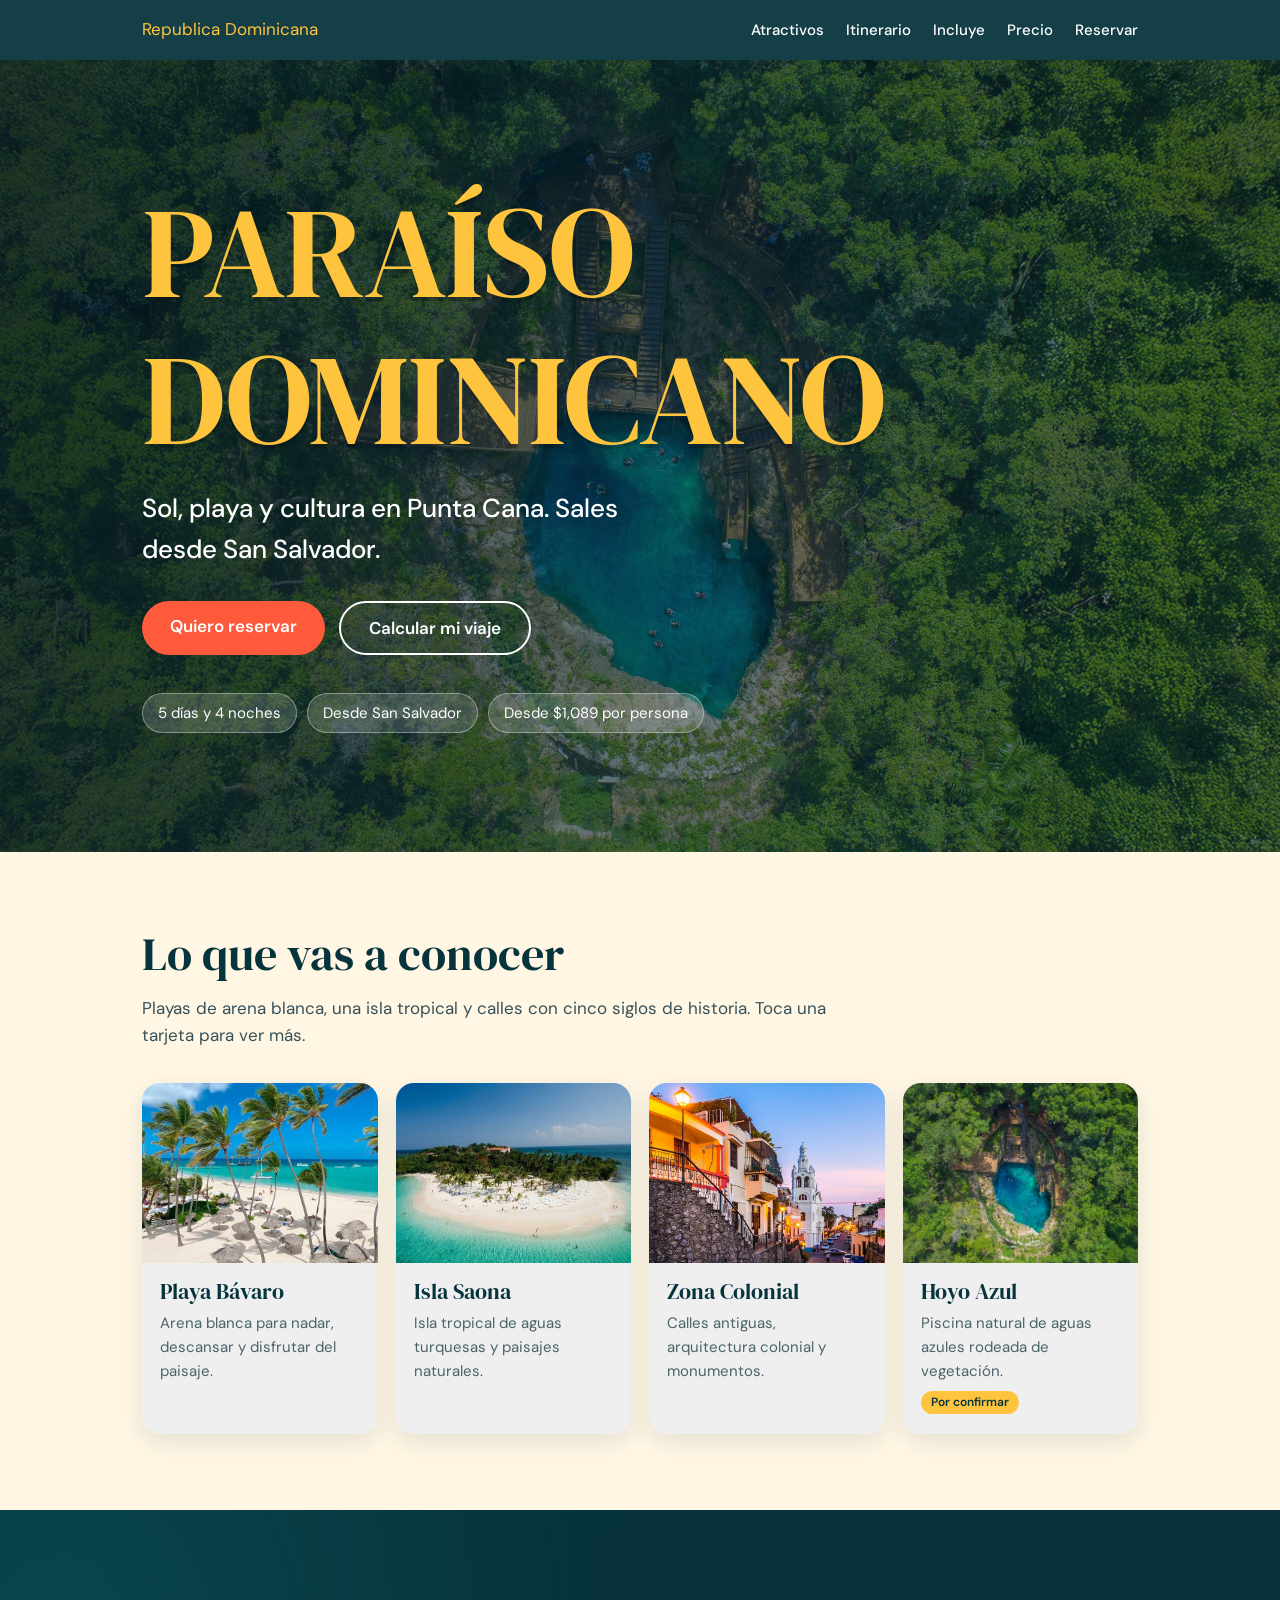
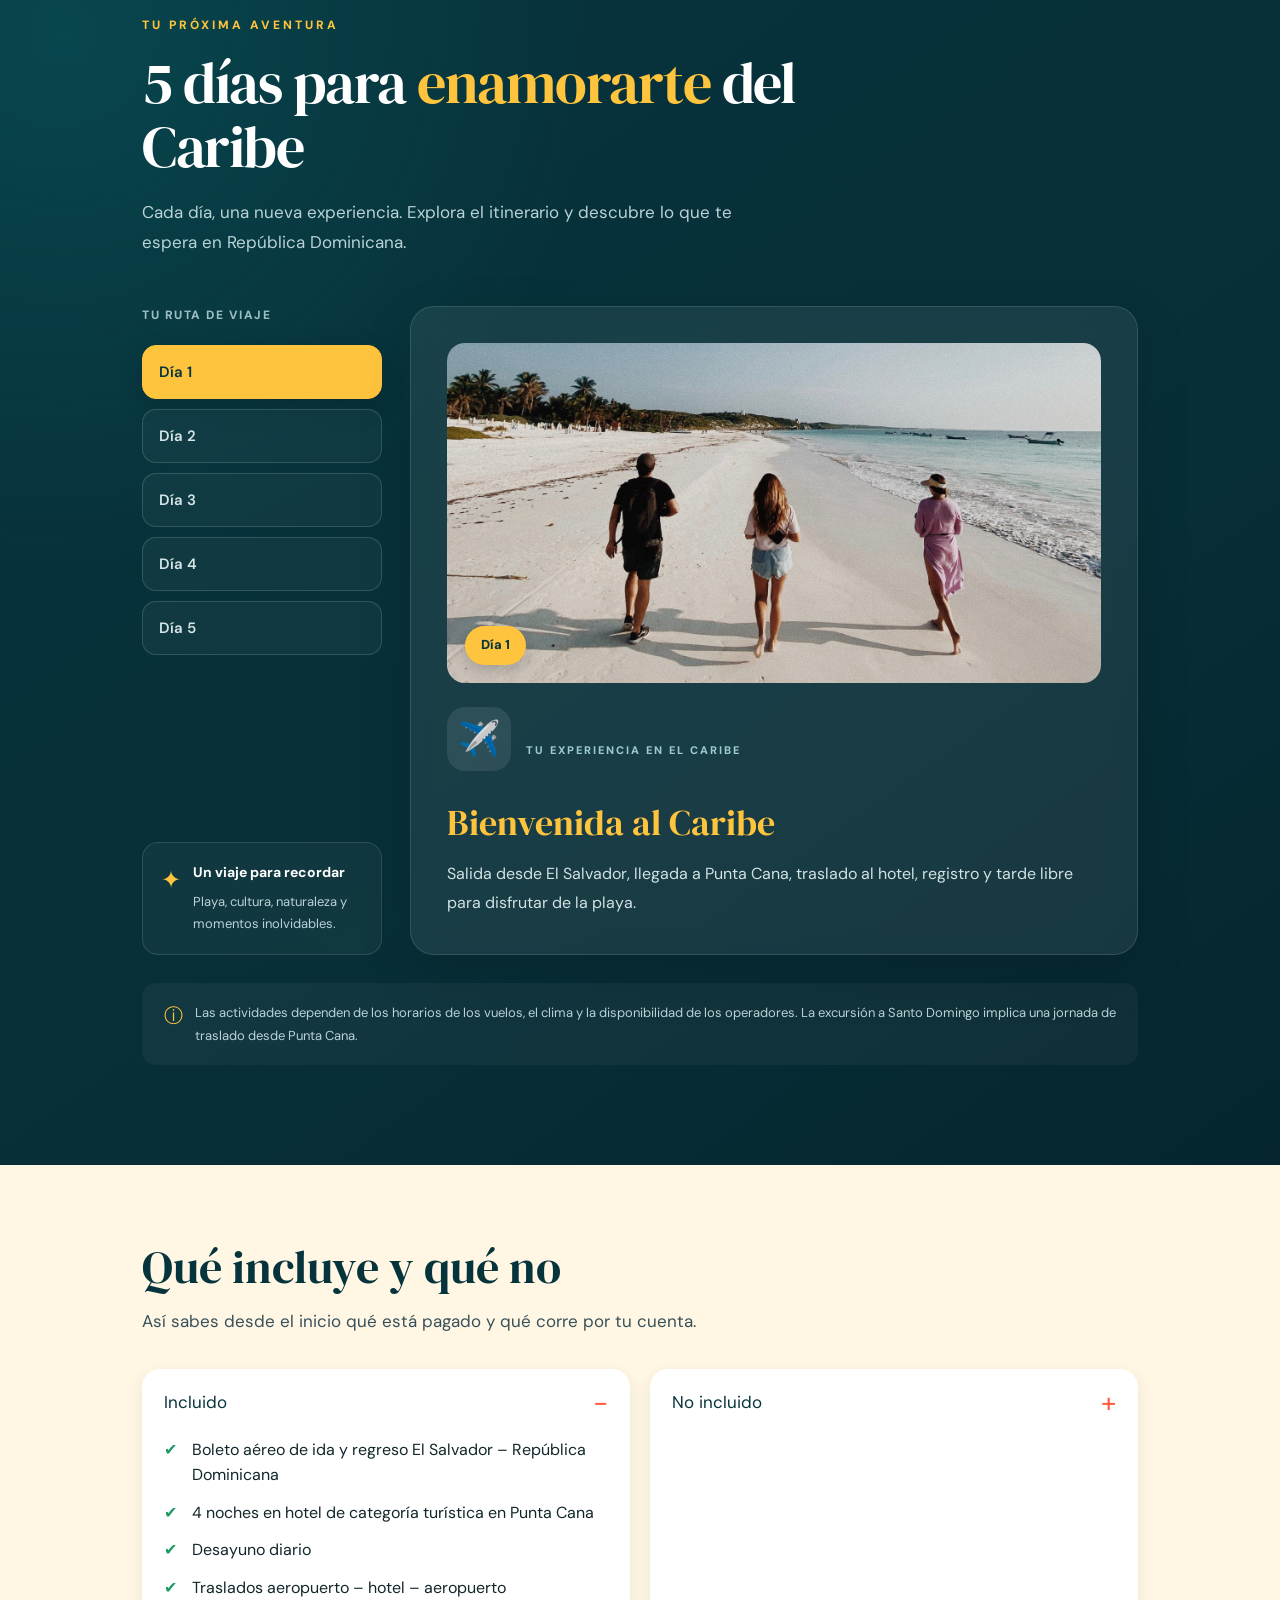
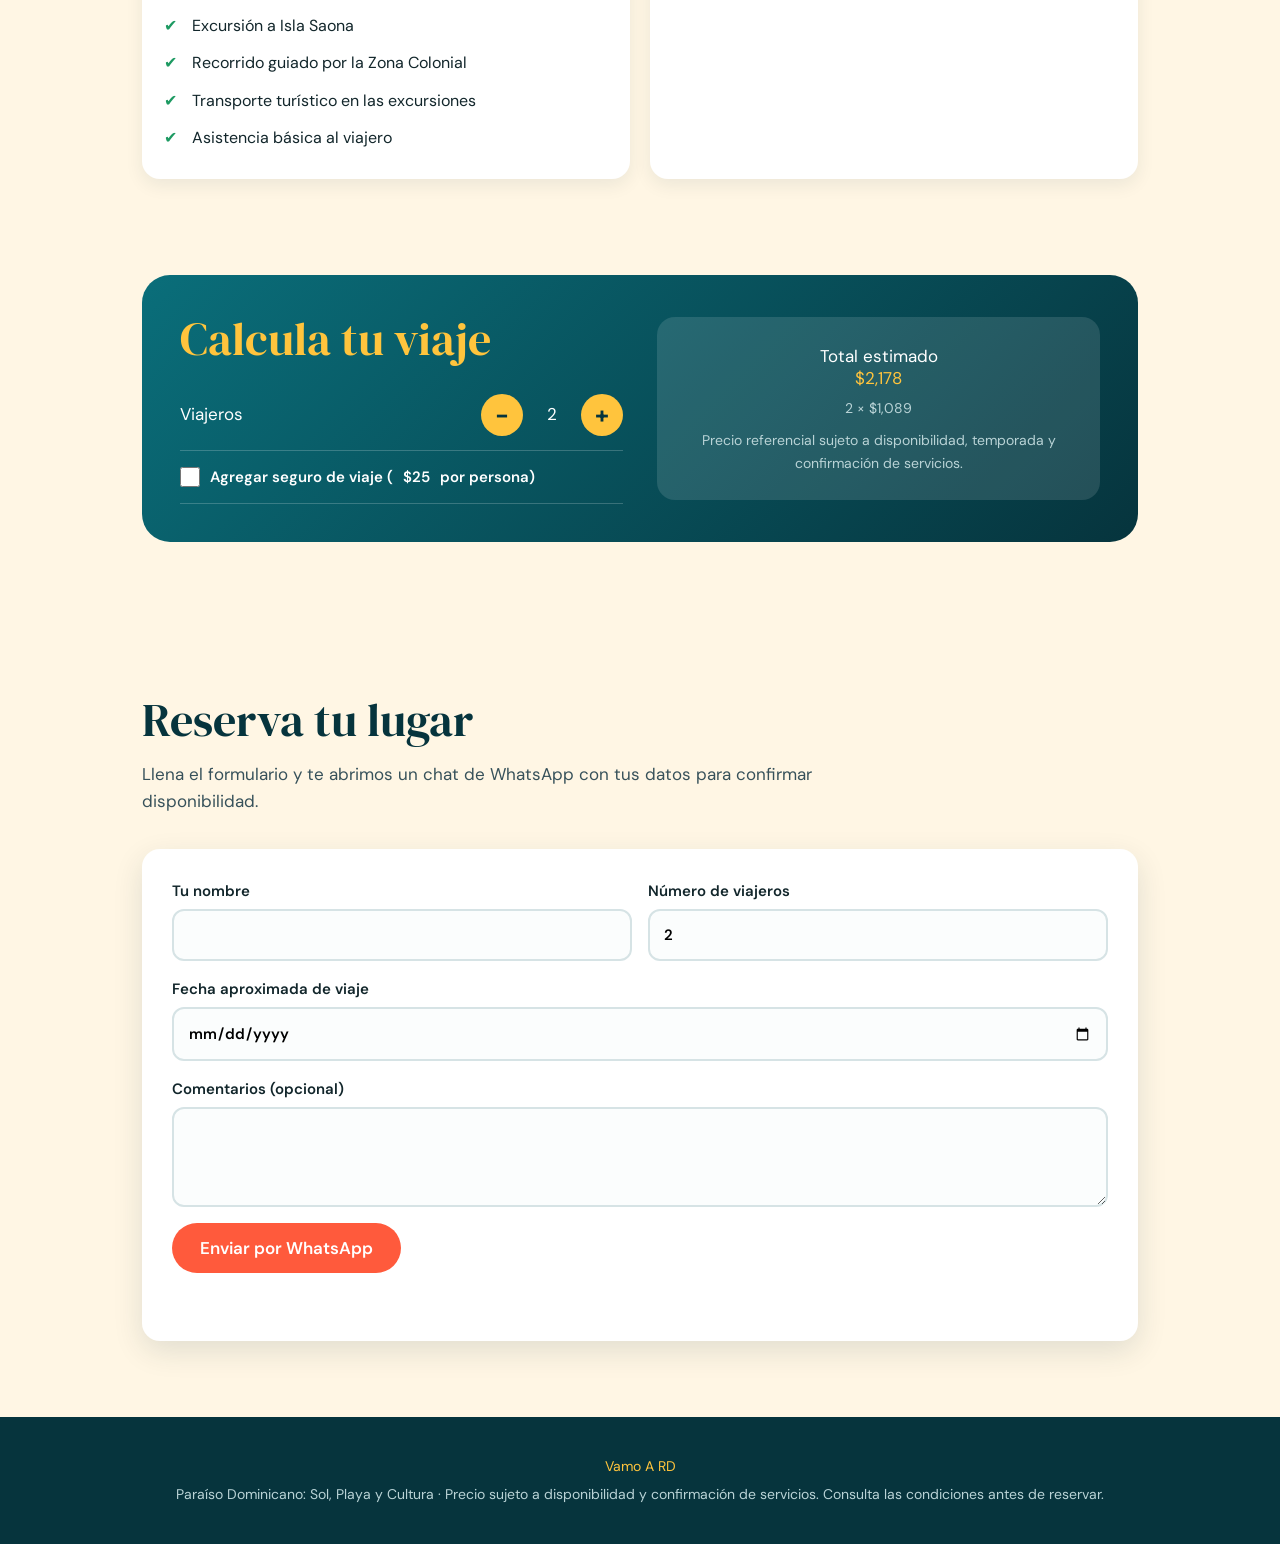
==== index.html @ 71684af3 "primer commit" ====
<!DOCTYPE html>
<html lang="es">

<head>


  <link rel="preconnect" href="https://fonts.googleapis.com">
  <link rel="preconnect" href="https://fonts.gstatic.com" crossorigin>

  <link
    href="https://fonts.googleapis.com/css2?family=DM+Sans:wght@400;500;600;700;800&family=DM+Serif+Display:ital@0;1&display=swap"
    rel="stylesheet">


  <meta charset="utf-8">
  <meta name="viewport" content="width=device-width, initial-scale=1">
  <title>Vamo A RD | Paraíso Dominicano: Sol, Playa y Cultura</title>
  <meta name="description"
    content="5 días y 4 noches en Punta Cana: Playa Bávaro, Isla Saona y la Zona Colonial de Santo Domingo. Salida desde San Salvador.">
  <link rel="preconnect" href="https://fonts.googleapis.com">
  <link rel="preconnect" href="https://fonts.gstatic.com" crossorigin>
  <link
    href="https://fonts.googleapis.com/css2?family=Bricolage+Grotesque:opsz,wght@12..96,500;12..96,800&family=Figtree:wght@400;500;600&display=swap"
    rel="stylesheet">
  <link rel="stylesheet" href="styles.css">
</head>

<body>

  <nav>
    <div class="wrap">
      <a class="logo" href="#inicio">Republica Dominicana</a>
      <ul>
        <li><a href="#atractivos">Atractivos</a></li>
        <li><a href="#itinerario">Itinerario</a></li>
        <li><a href="#incluye">Incluye</a></li>
        <li><a href="#precio">Precio</a></li>
        <li><a href="#reservar">Reservar</a></li>
      </ul>
    </div>
  </nav>

  <header class="hero" id="inicio">
    <div class="wrap">
      <h1>PARAÍSO DOMINICANO</h1>
      <p class="sub">Sol, playa y cultura en Punta Cana. Sales desde San Salvador.</p>
      <div class="cta">
        <a class="btn" href="#reservar">Quiero reservar</a>
        <a class="btn alt" href="#precio">Calcular mi viaje</a>
      </div>
      <div class="facts">
        <span>5 días y 4 noches</span>
        <span>Desde San Salvador</span>
        <span>Desde $1,089 por persona</span>
      </div>
    </div>
  </header>

  <section id="atractivos">
    <div class="wrap">
      <h2>Lo que vas a conocer</h2>

      <p class="lead">
        Playas de arena blanca, una isla tropical y calles con cinco siglos
        de historia. Toca una tarjeta para ver más.
      </p>

      <div class="cards" id="cards">

        <button class="card">
          <div class="pic">
            <img src="src/img/img3.jpeg" alt="Playa Bávaro">
          </div>
          <div class="txt">
            <h3>Playa Bávaro</h3>
            <p>Arena blanca para nadar, descansar y disfrutar del paisaje.</p>
            <div class="more">
              Día 2: actividades recreativas y tiempo libre frente al mar.
            </div>
          </div>
        </button>

        <button class="card">
          <div class="pic">
            <img src="src/img/img1.jpeg" alt="Isla Saona">
          </div>
          <div class="txt">
            <h3>Isla Saona</h3>
            <p>Isla tropical de aguas turquesas y paisajes naturales.</p>
            <div class="more">
              Día 3: excursión de día completo en embarcación, con almuerzo incluido.
            </div>
          </div>
        </button>

        <button class="card">
          <div class="pic">
            <img src="src/img/img4.jpeg" alt="Zona Colonial de Santo Domingo">
          </div>
          <div class="txt">
            <h3>Zona Colonial</h3>
            <p>Calles antiguas, arquitectura colonial y monumentos.</p>
            <div class="more">
              Día 4: recorrido guiado por Santo Domingo, su historia y su gastronomía.
            </div>
          </div>
        </button>

        <button class="card">
          <div class="pic">
            <img src="src/img/img2.jpeg" alt="Hoyo Azul">
          </div>
          <div class="txt">
            <h3>Hoyo Azul</h3>
            <p>Piscina natural de aguas azules rodeada de vegetación.</p>
            <div class="more">
              Atractivo de la zona. Se confirma su inclusión según el itinerario.
            </div>
            <span class="tag">Por confirmar</span>
          </div>
        </button>

      </div>
    </div>
  </section>


  <section class="itin" id="itinerario">
    <div class="wrap">

      <div class="itin-header">
        <span class="itin-label">TU PRÓXIMA AVENTURA</span>
        <h2>5 días para <span>enamorarte</span> del Caribe</h2>
        <p class="lead">
          Cada día, una nueva experiencia. Explora el itinerario
          y descubre lo que te espera en República Dominicana.
        </p>
      </div>

      <div class="itin-layout">

        <div class="itin-sidebar">
          <p class="itin-select-label">TU RUTA DE VIAJE</p>

          <div class="tabs" role="tablist" id="tabs" aria-label="Días del itinerario">
          </div>

          <div class="itin-tip">
            <span class="itin-tip-icon">✦</span>
            <div>
              <strong>Un viaje para recordar</strong>
              <p>Playa, cultura, naturaleza y momentos inolvidables.</p>
            </div>
          </div>
        </div>

        <div class="panel" id="panel" role="tabpanel" aria-live="polite">
        </div>

      </div>

      <div class="itin-footer">
        <span class="itin-footer-icon">ⓘ</span>
        <p>
          Las actividades dependen de los horarios de los vuelos,
          el clima y la disponibilidad de los operadores. La excursión
          a Santo Domingo implica una jornada de traslado desde Punta Cana.
        </p>
      </div>

    </div>
  </section>

  <section id="incluye">
    <div class="wrap">
      <h2>Qué incluye y qué no</h2>
      <p class="lead">Así sabes desde el inicio qué está pagado y qué corre por tu cuenta.</p>
      <div class="two">
        <details class="yes" open>
          <summary>Incluido</summary>
          <ul>
            <li>Boleto aéreo de ida y regreso El Salvador – República Dominicana</li>
            <li>4 noches en hotel de categoría turística en Punta Cana</li>
            <li>Desayuno diario</li>
            <li>Traslados aeropuerto – hotel – aeropuerto</li>
            <li>Excursión a Isla Saona</li>
            <li>Recorrido guiado por la Zona Colonial</li>
            <li>Transporte turístico en las excursiones</li>
            <li>Asistencia básica al viajero</li>
          </ul>
        </details>
        <details class="no">
          <summary>No incluido</summary>
          <ul>
            <li>Gastos personales y compras de recuerdos</li>
            <li>Bebidas y comidas no especificadas</li>
            <li>Propinas</li>
            <li>Seguro de viaje (se contrata aparte)</li>
            <li>Actividades opcionales</li>
            <li>Cargos por equipaje no incluido en la tarifa aérea</li>
          </ul>
        </details>
      </div>
    </div>
  </section>

  <section id="precio" style="padding-top:20px">
    <div class="wrap">
      <div class="calc">
        <div>
          <h2>Calcula tu viaje</h2>
          <div class="row"><span>Viajeros</span>
            <div class="step"><button type="button" id="minus" aria-label="Menos viajeros">−</button><output
                id="n">2</output><button type="button" id="plus" aria-label="Más viajeros">+</button></div>
          </div>
          <div class="row"><label class="check"><input type="checkbox" id="seguro"> Agregar seguro de viaje (<span
                id="segPrecio"></span> por persona)</label></div>
        </div>
        <div class="total">
          <div>Total estimado</div>
          <div class="big" id="total">$0</div>
          <small id="detalle"></small>
          <small>Precio referencial sujeto a disponibilidad, temporada y confirmación de servicios.</small>
        </div>
      </div>
    </div>
  </section>

  <section id="reservar">
    <div class="wrap">
      <h2>Reserva tu lugar</h2>
      <p class="lead">Llena el formulario y te abrimos un chat de WhatsApp con tus datos para confirmar disponibilidad.
      </p>
      <form id="form" novalidate>
        <label>Tu nombre<input type="text" id="nombre" required autocomplete="name"></label>
        <label>Número de viajeros<input type="number" id="viajeros" min="1" max="20" value="2"></label>
        <label class="full">Fecha aproximada de viaje<input type="date" id="fecha"></label>
        <label class="full">Comentarios (opcional)<textarea id="coment" rows="3"></textarea></label>
        <div class="full"><button class="btn" type="submit">Enviar por WhatsApp</button></div>
        <p class="full msg" id="msg" role="status"></p>
      </form>
    </div>
  </section>

  <footer>
    <div class="wrap">
      <strong>Vamo A RD</strong>
      Paraíso Dominicano: Sol, Playa y Cultura · Precio sujeto a disponibilidad y confirmación de servicios. Consulta
      las condiciones antes de reservar.
    </div>
  </footer>

  <script src="script.js"></script>
</body>

</html>
---- styles.css ----
:root{
  --sea:#0a6e7a; --deep:#06343d; --sand:#fff6e4; --coral:#ff5a3c; --sun:#ffc43d; --ink:#12262b; --white:#fff;
  --r:18px;

  --f-heading: 'DM Serif Display', serif;
  --f-body: 'DM Sans', sans-serif;
}
*{box-sizing:border-box;margin:0}
html{scroll-behavior:smooth}
body{font-family:var(--f-body);color:var(--ink);background:var(--sand);line-height:1.6;font-size:17px}
h1,h2,h3{font-family:var(--f-head);line-height:1.1}
a{color:inherit}
:focus-visible{outline:3px solid var(--coral);outline-offset:3px}
.wrap{max-width:1040px;margin:0 auto;padding:0 22px}
section{padding:76px 0}
h2{font-size:clamp(30px,5vw,46px);color:var(--deep);margin-bottom:14px;font-weight:800}
.lead{max-width:60ch;margin-bottom:34px;color:#37515a}
.btn{display:inline-block;background:var(--coral);color:#fff;font:600 17px var(--f-body);padding:14px 28px;border:0;border-radius:99px;cursor:pointer;text-decoration:none;transition:transform .15s,background .15s}
.btn:hover{transform:translateY(-2px);background:#e84727}
.btn.alt{background:transparent;border:2px solid #fff}
.btn.alt:hover{background:rgba(255,255,255,.15)}

/* nav */
nav{position:sticky;top:0;z-index:20;background:rgba(6,52,61,.94);backdrop-filter:blur(8px)}
nav .wrap{display:flex;align-items:center;justify-content:space-between;height:60px}
.logo{font:800 24px var(--f-head);color:var(--sun);text-decoration:none}
nav ul{display:flex;gap:22px;list-style:none;padding:0}
nav ul a{color:#fff;text-decoration:none;font-weight:500;font-size:15px}
nav ul a:hover{color:var(--sun)}
@media(max-width:640px){nav ul li:not(:last-child){display:none}}

/* hero */
/* Hero con imagen de fondo */
.hero {
  color: #fff;
  padding: 0;
  min-height: 88vh;
  display: flex;
  align-items: center;

  background:
    linear-gradient(
      100deg,
      rgba(4, 24, 31, 0.78) 0%,
      rgba(4, 35, 42, 0.60) 50%,
      rgba(4, 24, 31, 0.40) 100%
    ),
    url('src/img/img2.jpeg') center center / cover no-repeat;

  background-color: var(--sea);
  background-attachment: scroll;
}

.hero .wrap {
  width: 100%;
  padding-top: 70px;
  padding-bottom: 70px;
}

.hero .wrap {
  padding-top: 70px;
  padding-bottom: 70px;
}

.hero h1 {
  font-size: clamp(54px, 12vw, 128px);
  font-weight: 800;
  letter-spacing: -0.03em;
  color: var(--sun);
  text-shadow: 0 4px 0 rgba(0, 0, 0, 0.18);
}

.hero p.sub {
  font-size: clamp(19px, 3vw, 26px);
  max-width: 30ch;
  margin: 14px 0 30px;
  font-weight: 500;
}

.hero .cta {
  display: flex;
  gap: 14px;
  flex-wrap: wrap;
}

.facts {
  display: flex;
  gap: 10px;
  flex-wrap: wrap;
  margin-top: 38px;
}

.facts span {
  background: rgba(255, 255, 255, 0.16);
  border: 1px solid rgba(255, 255, 255, 0.35);
  padding: 7px 15px;
  border-radius: 99px;
  font-size: 15px;
}

/* Atractivos */
.cards {
  display: grid;
  grid-template-columns: repeat(auto-fit, minmax(220px, 1fr));
  gap: 18px;
}

.card {
  border-radius: var(--r);
  overflow: hidden;
  box-shadow: 0 8px 24px rgba(6, 52, 61, 0.1);
  cursor: pointer;
  border: 0;
  text-align: left;
  font: inherit;
  padding: 0;
  transition: transform 0.2s;
  width: 100%;
  display: flex;
  flex-direction: column;
}

.card:hover {
  transform: translateY(-5px);
}

/* Contenedor de la imagen */
.card .pic {
  width: 100%;
  height: 180px;
  overflow: hidden;
  background-color: #e5eeee;
}

/* Imagen adaptable */
.card .pic img {
  display: block;
  width: 100%;
  height: 100%;
  object-fit: cover;
  object-position: center;
  transition: transform 0.4s ease;
}

/* Efecto al pasar el cursor */
.card:hover .pic img {
  transform: scale(1.05);
}

.card .txt {
  padding: 16px 18px 20px;
}

.card h3 {
  font-size: 22px;
  color: var(--deep);
}

.card p {
  font-size: 15px;
  color: #4a6269;
  margin-top: 6px;
}

.card .more {
  max-height: 0;
  overflow: hidden;
  transition: max-height 0.35s;
  font-size: 14px;
  color: var(--sea);
  font-weight: 500;
}

.card.open .more {
  max-height: 90px;
  margin-top: 10px;
}

.tag {
  display: inline-block;
  font-size: 12px;
  background: var(--sun);
  color: var(--deep);
  padding: 2px 10px;
  border-radius: 99px;
  font-weight: 600;
  margin-top: 8px;
}

/* Adaptación para móviles */
@media (max-width: 480px) {
  .cards {
    grid-template-columns: 1fr;
  }

  .card .pic {
    height: 200px;
  }
}


/* Imagen del itinerario */
.day-view {
  display: grid;
  grid-template-columns: minmax(0, 1fr);
  gap: 24px;
}

.day-image-wrap {
  position: relative;
  width: 100%;
  height: clamp(200px, 32vw, 340px);
  overflow: hidden;
  border-radius: 18px;
  background: #0a5963;
}

.day-image {
  display: block;
  width: 100%;
  height: 100%;
  object-fit: cover;
  object-position: center;
  transition: transform 0.5s ease;
}

.day-image-wrap:hover .day-image {
  transform: scale(1.04);
}

.day-badge {
  position: absolute;
  left: 18px;
  bottom: 18px;
  padding: 9px 16px;
  border-radius: 30px;
  background: var(--sun);
  color: var(--deep);
  font-size: 13px;
  font-weight: 800;
  box-shadow: 0 4px 15px rgba(0, 0, 0, 0.2);
}

.day-content .emoji {
  display: inline-flex;
  vertical-align: middle;
  margin: 0 10px 12px 0;
}

.day-kicker {
  color: #9ccbd0;
  font-size: 11px;
  font-weight: 800;
  letter-spacing: 2px;
}

.day-content h3 {
  margin-top: 8px;
}

.day-content p {
  max-width: 700px;
}

/* En pantallas pequeñas */
@media (max-width: 480px) {
  .day-view {
    gap: 18px;
  }

  .day-image-wrap {
    height: 210px;
    border-radius: 14px;
  }

  .day-badge {
    left: 12px;
    bottom: 12px;
  }
}

/* ===== ITINERARIO ===== */

.itin {
  position: relative;
  overflow: hidden;
  padding: 100px 0;
  color: #fff;
  background:
    radial-gradient(
      circle at 5% 10%,
      rgba(22, 165, 168, 0.16),
      transparent 32%
    ),
    linear-gradient(145deg, #06343d, #082f38 60%, #05262e);
}

/* Encabezado */
.itin-header {
  max-width: 700px;
  margin-bottom: 48px;
}

.itin-label {
  display: inline-block;
  color: var(--sun);
  font-size: 12px;
  font-weight: 800;
  letter-spacing: 3px;
  margin-bottom: 16px;
}

.itin h2 {
  color: #fff;
  font-size: clamp(34px, 5vw, 58px);
  line-height: 1.1;
  margin-bottom: 18px;
  letter-spacing: -1.5px;
}

.itin h2 span {
  color: var(--sun);
}

.itin .lead {
  color: #b9d3d6;
  font-size: 17px;
  line-height: 1.8;
  max-width: 600px;
}

/* Distribución */
.itin-layout {
  display: grid;
  grid-template-columns: 240px minmax(0, 1fr);
  gap: 28px;
  align-items: stretch;
}

/* Panel lateral */
.itin-sidebar {
  display: flex;
  flex-direction: column;
  gap: 20px;
}

.itin-select-label {
  color: #9bbec3;
  font-size: 12px;
  font-weight: 800;
  letter-spacing: 1.5px;
  margin: 0;
}

/* Botones de los días */
.tabs {
  display: flex;
  flex-direction: column;
  gap: 10px;
  margin: 0;
}

.tabs button {
  width: 100%;
  display: flex;
  align-items: center;
  justify-content: flex-start;
  gap: 12px;
  padding: 16px;
  border: 1px solid rgba(255, 255, 255, 0.15);
  border-radius: 14px;
  background: rgba(255, 255, 255, 0.04);
  color: #d5e5e7;
  font: 600 15px var(--f-body);
  cursor: pointer;
  text-align: left;
  transition: 0.25s ease;
}

.tabs button:hover {
  background: rgba(255, 255, 255, 0.09);
  border-color: rgba(255, 255, 255, 0.35);
  transform: translateX(3px);
}

.tabs button[aria-selected="true"] {
  background: var(--sun);
  color: var(--deep);
  border-color: var(--sun);
  box-shadow: 0 8px 25px rgba(0, 0, 0, 0.15);
}

/* Tarjeta informativa lateral */
.itin-tip {
  display: flex;
  gap: 12px;
  padding: 18px;
  margin-top: auto;
  border: 1px solid rgba(255, 255, 255, 0.12);
  border-radius: 16px;
  background: rgba(255, 255, 255, 0.04);
}

.itin-tip-icon {
  color: var(--sun);
  font-size: 24px;
}

.itin-tip strong {
  display: block;
  font-size: 14px;
  margin-bottom: 8px;
}

.itin-tip p {
  color: #b9d3d6;
  font-size: 13px;
  line-height: 1.7;
  margin: 0;
}

/* Contenido del día */
.panel {
  min-width: 0;
  min-height: 350px;
  padding: 36px;
  border: 1px solid rgba(255, 255, 255, 0.12);
  border-radius: 24px;
  background: rgba(255, 255, 255, 0.07);
  box-shadow: 0 20px 55px rgba(0, 0, 0, 0.12);
  backdrop-filter: blur(10px);
}

.panel h3 {
  color: var(--sun);
  font-size: clamp(26px, 3vw, 36px);
  line-height: 1.2;
  margin-bottom: 16px;
}

.panel p {
  color: #d2e2e4;
  font-size: 16px;
  line-height: 1.8;
}

.panel .emoji {
  display: inline-flex;
  align-items: center;
  justify-content: center;
  width: 64px;
  height: 64px;
  margin-bottom: 22px;
  border-radius: 18px;
  background: rgba(255, 255, 255, 0.09);
  font-size: 34px;
}

/* Nota inferior */
.itin-footer {
  display: flex;
  align-items: flex-start;
  gap: 12px;
  margin-top: 28px;
  padding: 18px 22px;
  border-radius: 14px;
  background: rgba(255, 255, 255, 0.04);
}

.itin-footer-icon {
  color: var(--sun);
  font-size: 19px;
}

.note,
.itin-footer p {
  color: #b9d3d6;
  font-size: 13px;
  line-height: 1.8;
  margin: 0;
}

/* Tabletas */
@media (max-width: 850px) {
  .itin {
    padding: 75px 0;
  }

  .itin-layout {
    grid-template-columns: 1fr;
    gap: 22px;
  }

  .tabs {
    flex-direction: row;
    flex-wrap: wrap;
  }

  .tabs button {
    width: auto;
    flex: 1 1 100px;
    justify-content: center;
  }

  .itin-tip {
    margin-top: 0;
  }

  .panel {
    padding: 28px;
  }
}

/* Móviles */
@media (max-width: 480px) {
  .itin {
    padding: 60px 0;
  }

  .itin-header {
    margin-bottom: 30px;
  }

  .itin h2 {
    letter-spacing: -0.8px;
  }

  .itin .lead {
    font-size: 15px;
  }

  .tabs {
    display: grid;
    grid-template-columns: repeat(3, minmax(0, 1fr));
    gap: 8px;
  }

  .tabs button {
    min-width: 0;
    padding: 12px 6px;
    font-size: 13px;
    border-radius: 11px;
  }

  .panel {
    min-height: 280px;
    padding: 22px 18px;
    border-radius: 18px;
  }

  .panel h3 {
    font-size: 27px;
  }

  .panel p {
    font-size: 14px;
  }

  .itin-footer {
    padding: 15px;
  }
}


/* incluye */
.two{display:grid;grid-template-columns:repeat(auto-fit,minmax(280px,1fr));gap:20px}
details{background:#fff;border-radius:var(--r);padding:6px 22px;box-shadow:0 6px 18px rgba(6,52,61,.08)}
summary{cursor:pointer;font:700 22px var(--f-head);padding:14px 0;color:var(--deep);list-style:none}
summary::-webkit-details-marker{display:none}
summary::after{content:'+';float:right;color:var(--coral);font-size:28px;line-height:1}
details[open] summary::after{content:'−'}
details ul{padding:0 0 16px;list-style:none}
details li{padding:6px 0 6px 28px;position:relative;font-size:16px}
details.yes li::before{content:'✔';position:absolute;left:0;color:#1d9a62}
details.no li::before{content:'✕';position:absolute;left:0;color:var(--coral)}

/* calculadora */
.calc{background:linear-gradient(135deg,var(--sea),var(--deep));color:#fff;border-radius:28px;padding:38px;display:grid;grid-template-columns:1fr 1fr;gap:34px}
@media(max-width:760px){.calc{grid-template-columns:1fr;padding:26px}}
.calc h2{color:var(--sun)}
.row{display:flex;align-items:center;justify-content:space-between;gap:12px;padding:14px 0;border-bottom:1px solid rgba(255,255,255,.2)}
.step{display:flex;align-items:center;gap:14px}
.step button{width:42px;height:42px;border-radius:50%;border:0;background:var(--sun);color:var(--deep);font:800 24px var(--f-body);cursor:pointer}
.step output{font:800 28px var(--f-head);min-width:30px;text-align:center}
.check{display:flex;gap:10px;align-items:center;cursor:pointer}
.check input{width:20px;height:20px;accent-color:var(--coral)}
.total{background:rgba(255,255,255,.12);border-radius:var(--r);padding:26px;align-self:center;text-align:center}
.total .big{font:800 clamp(44px,8vw,64px) var(--f-head);color:var(--sun);line-height:1}
.total small{display:block;margin-top:10px;color:#b9d3d6;font-size:14px}

/* reserva */
form{background:#fff;border-radius:var(--r);padding:30px;box-shadow:0 10px 30px rgba(6,52,61,.12);display:grid;gap:16px;grid-template-columns:1fr 1fr}
form .full{grid-column:1/-1}
@media(max-width:640px){form{grid-template-columns:1fr}}
label{font-weight:600;font-size:15px;display:grid;gap:6px}
input[type=text],input[type=number],input[type=date],textarea{font:inherit;padding:12px 14px;border:2px solid #d6e3e5;border-radius:12px;background:#fbfdfd}
input:focus,textarea:focus{border-color:var(--sea);outline:none}
.msg{font-size:15px;color:#1d7a52;font-weight:600;min-height:22px}
.err{color:var(--coral)}

footer{background:var(--deep);color:#b9d3d6;padding:38px 0;font-size:14px;text-align:center}
footer strong{color:var(--sun);font:800 22px var(--f-head);display:block;margin-bottom:6px}
@media(prefers-reduced-motion:reduce){*{transition:none!important;scroll-behavior:auto!important}}

/* Tipografía general */
body {
  font-family: var(--f-body);
}

/* Títulos */
h1,
h2,
h3 {
  font-family: var(--f-heading);
  font-weight: 400;
  line-height: 1.15;
}

/* Portada */
.hero h1 {
  font-family: var(--f-heading);
  font-weight: 400;
  letter-spacing: -1px;
}

/* Encabezados de secciones */
.itin h2,
.itin .panel h3,
.card h3 {
  font-family: var(--f-heading);
  font-weight: 400;
}

/* Textos, botones y formularios */
p,
a,
button,
input,
textarea,
select {
  font-family: var(--f-body);
}
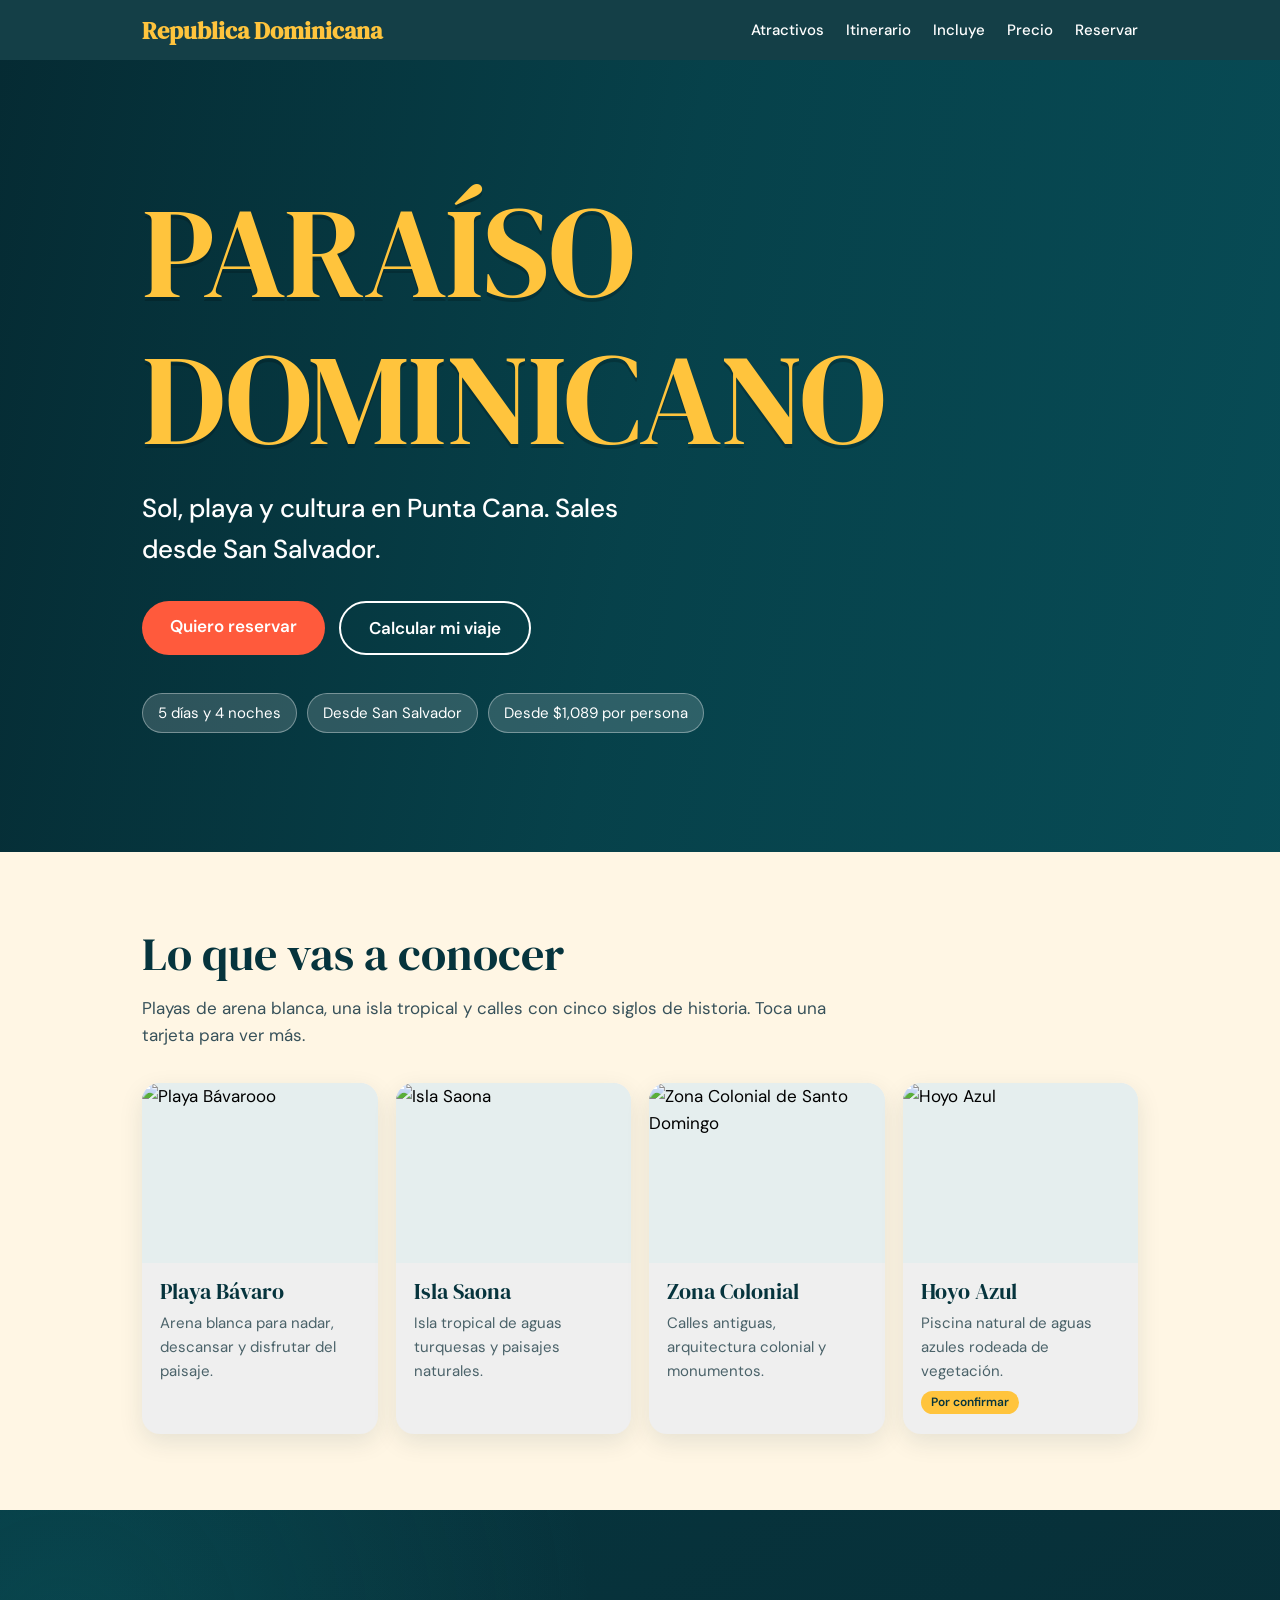
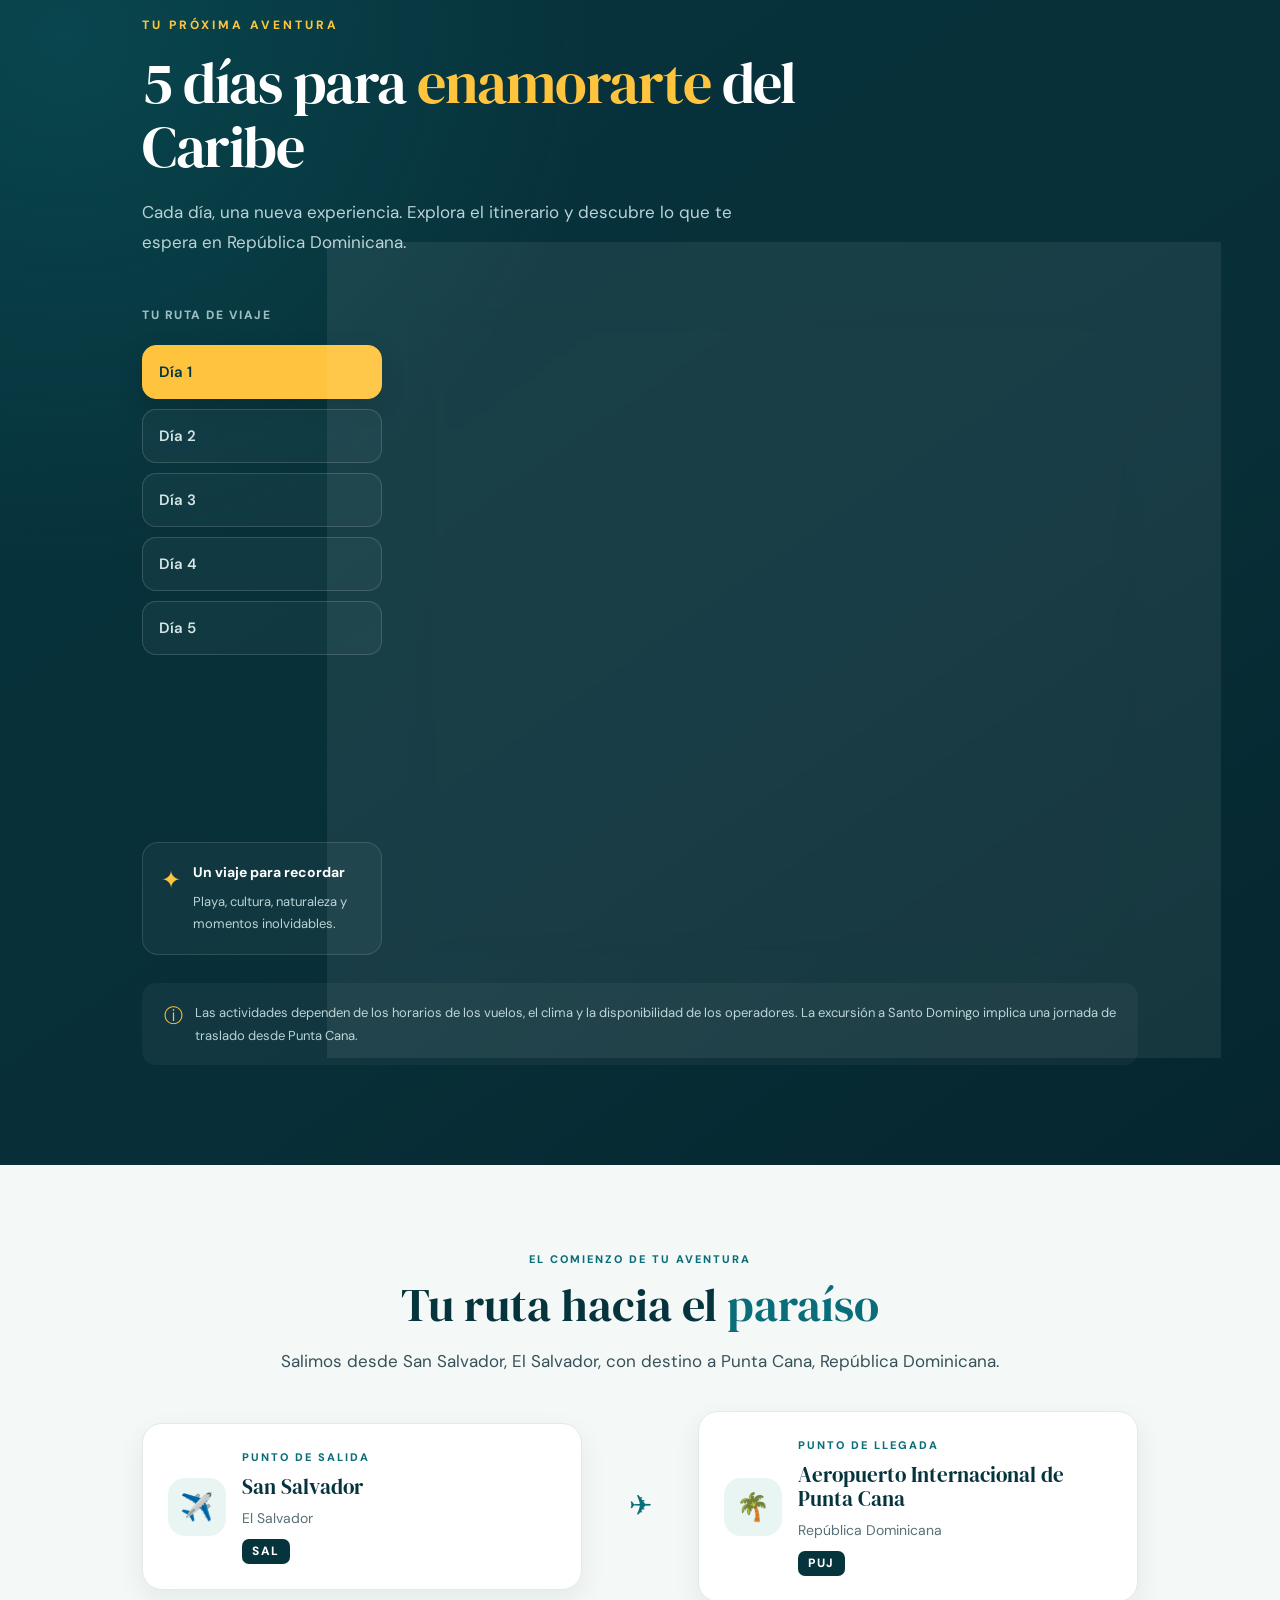
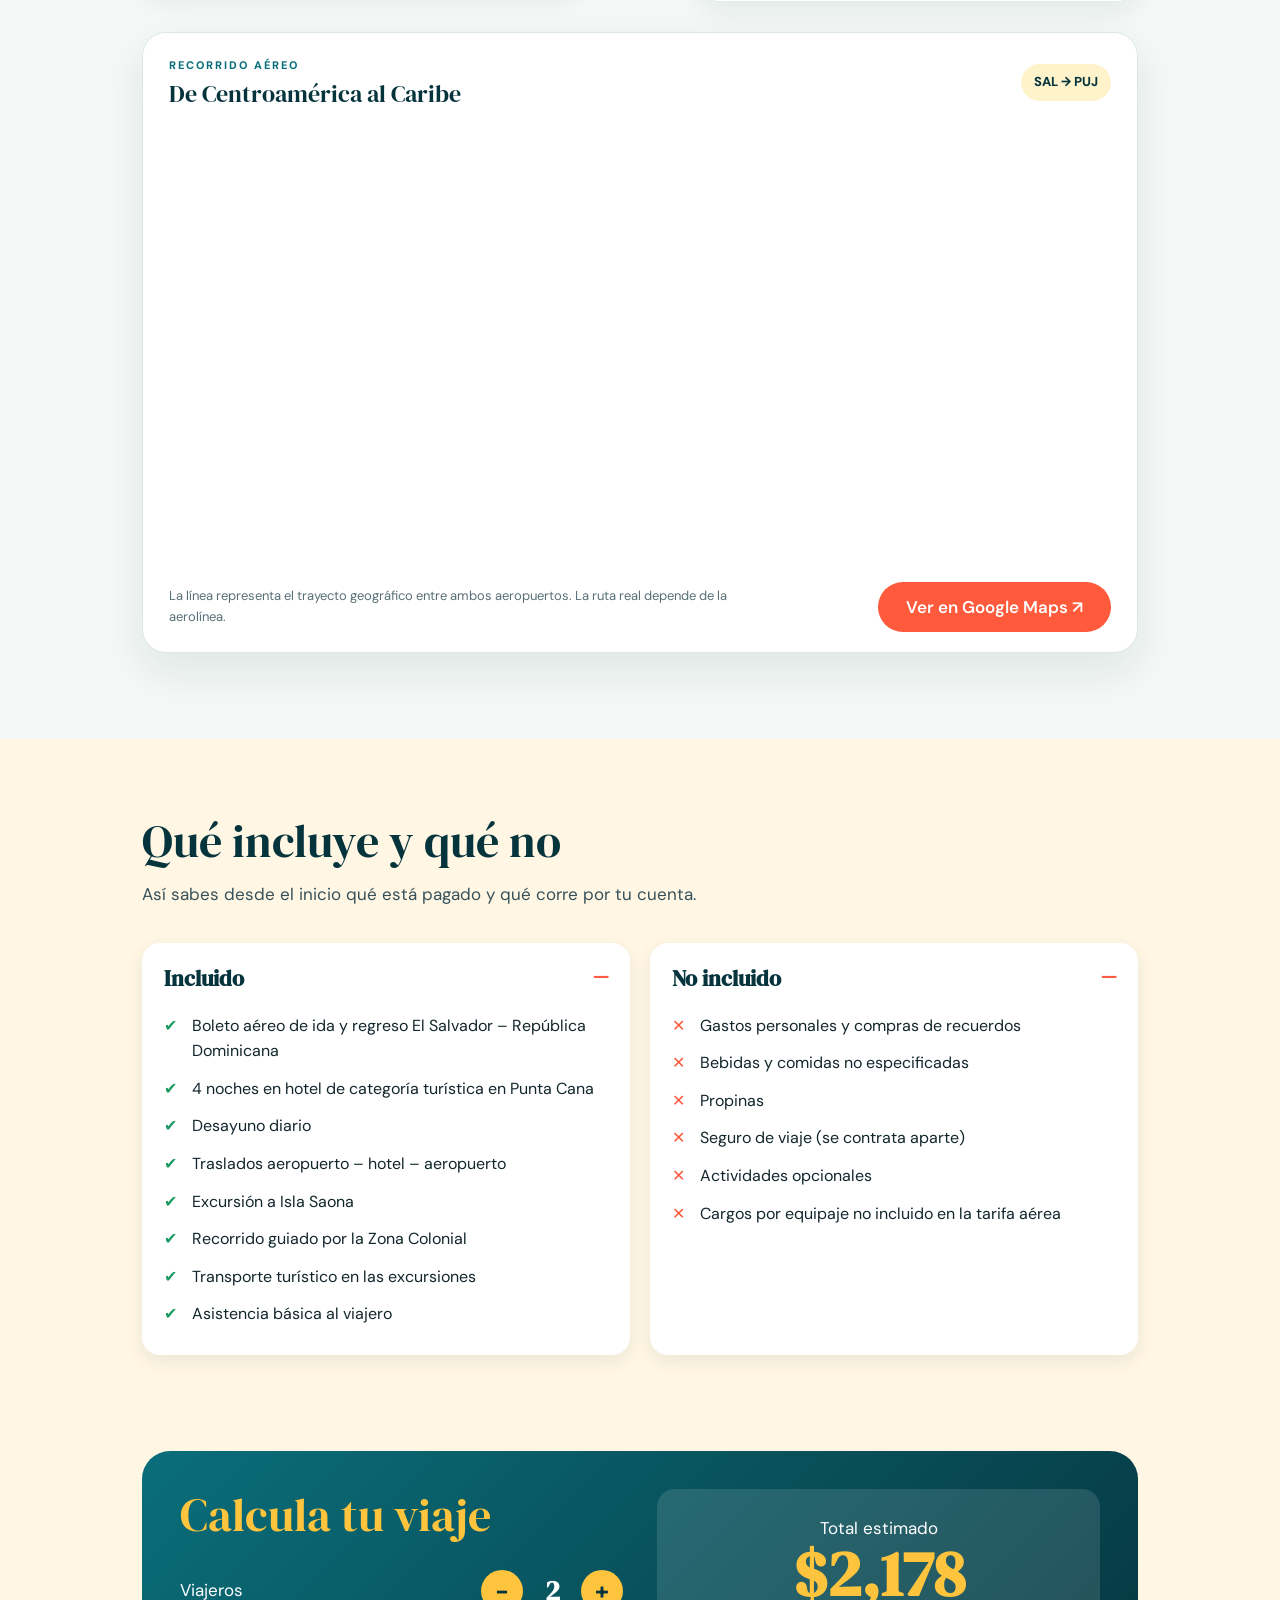
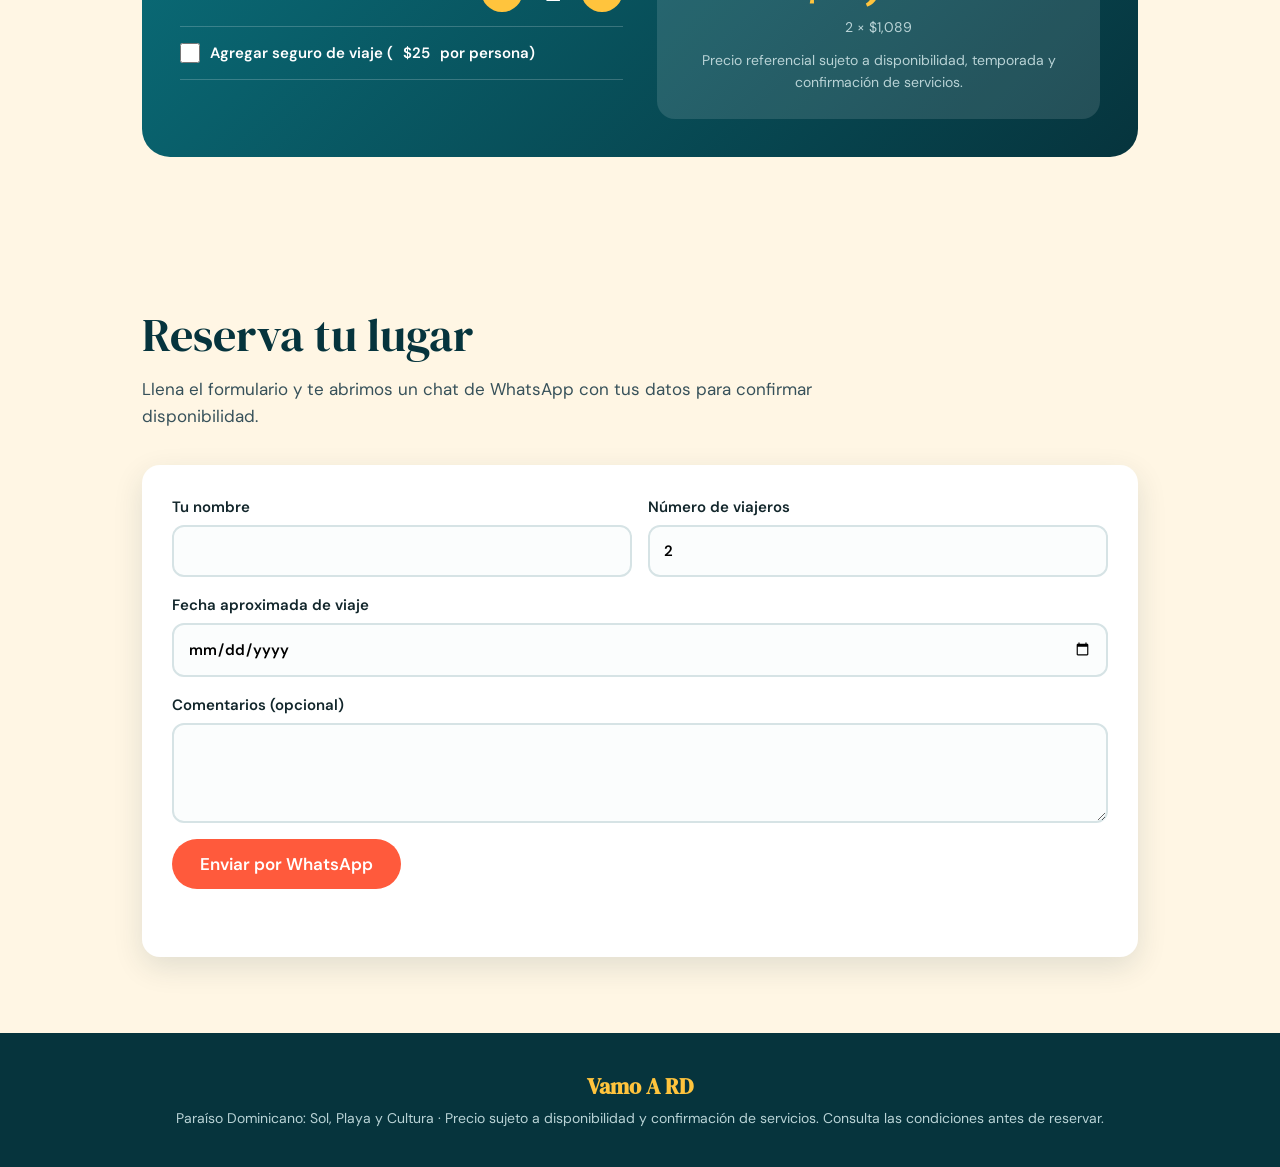
==== commit a89e45fc: "tercer cambio" ====
--- a/index.html
+++ b/index.html
@@ -22,7 +22,820 @@
   <link
     href="https://fonts.googleapis.com/css2?family=Bricolage+Grotesque:opsz,wght@12..96,500;12..96,800&family=Figtree:wght@400;500;600&display=swap"
     rel="stylesheet">
-  <link rel="stylesheet" href="styles.css">
+  <style>
+:root{
+  --sea:#0a6e7a; --deep:#06343d; --sand:#fff6e4; --coral:#ff5a3c; --sun:#ffc43d; --ink:#12262b; --white:#fff;
+  --r:18px;
+
+  --f-heading: 'DM Serif Display', serif;
+  --f-body: 'DM Sans', sans-serif;
+}
+*{box-sizing:border-box;margin:0}
+html{scroll-behavior:smooth}
+body{font-family:var(--f-body);color:var(--ink);background:var(--sand);line-height:1.6;font-size:17px}
+h1,h2,h3{font-family:var(--f-heading);line-height:1.1}
+a{color:inherit}
+:focus-visible{outline:3px solid var(--coral);outline-offset:3px}
+.wrap{max-width:1040px;margin:0 auto;padding:0 22px}
+section{padding:76px 0}
+h2{font-size:clamp(30px,5vw,46px);color:var(--deep);margin-bottom:14px;font-weight:800}
+.lead{max-width:60ch;margin-bottom:34px;color:#37515a}
+.btn{display:inline-block;background:var(--coral);color:#fff;font:600 17px var(--f-body);padding:14px 28px;border:0;border-radius:99px;cursor:pointer;text-decoration:none;transition:transform .15s,background .15s}
+.btn:hover{transform:translateY(-2px);background:#e84727}
+.btn.alt{background:transparent;border:2px solid #fff}
+.btn.alt:hover{background:rgba(255,255,255,.15)}
+
+/* nav */
+nav{position:sticky;top:0;z-index:20;background:rgba(6,52,61,.94);backdrop-filter:blur(8px)}
+nav .wrap{display:flex;align-items:center;justify-content:space-between;height:60px}
+.logo{font:800 24px var(--f-heading);color:var(--sun);text-decoration:none}
+nav ul{display:flex;gap:22px;list-style:none;padding:0}
+nav ul a{color:#fff;text-decoration:none;font-weight:500;font-size:15px}
+nav ul a:hover{color:var(--sun)}
+@media(max-width:640px){nav ul li:not(:last-child){display:none}}
+
+/* hero */
+/* Hero con imagen de fondo */
+.hero {
+  color: #fff;
+  padding: 0;
+  min-height: 88vh;
+  display: flex;
+  align-items: center;
+
+  background:
+    linear-gradient(
+      100deg,
+      rgba(4, 24, 31, 0.78) 0%,
+      rgba(4, 35, 42, 0.60) 50%,
+      rgba(4, 24, 31, 0.40) 100%
+    ),
+    url('https://i.postimg.cc/SNchTGch/img2.jpgd') center center / cover no-repeat;
+
+  background-color: var(--sea);
+  background-attachment: scroll;
+}
+
+.hero .wrap {
+  width: 100%;
+  padding-top: 70px;
+  padding-bottom: 70px;
+}
+
+.hero .wrap {
+  padding-top: 70px;
+  padding-bottom: 70px;
+}
+
+.hero h1 {
+  font-size: clamp(54px, 12vw, 128px);
+  font-weight: 800;
+  letter-spacing: -0.03em;
+  color: var(--sun);
+  text-shadow: 0 4px 0 rgba(0, 0, 0, 0.18);
+}
+
+.hero p.sub {
+  font-size: clamp(19px, 3vw, 26px);
+  max-width: 30ch;
+  margin: 14px 0 30px;
+  font-weight: 500;
+}
+
+.hero .cta {
+  display: flex;
+  gap: 14px;
+  flex-wrap: wrap;
+}
+
+.facts {
+  display: flex;
+  gap: 10px;
+  flex-wrap: wrap;
+  margin-top: 38px;
+}
+
+.facts span {
+  background: rgba(255, 255, 255, 0.16);
+  border: 1px solid rgba(255, 255, 255, 0.35);
+  padding: 7px 15px;
+  border-radius: 99px;
+  font-size: 15px;
+}
+
+/* Atractivos */
+.cards {
+  display: grid;
+  grid-template-columns: repeat(auto-fit, minmax(220px, 1fr));
+  gap: 18px;
+}
+
+.card {
+  border-radius: var(--r);
+  overflow: hidden;
+  box-shadow: 0 8px 24px rgba(6, 52, 61, 0.1);
+  cursor: pointer;
+  border: 0;
+  text-align: left;
+  font: inherit;
+  padding: 0;
+  transition: transform 0.2s;
+  width: 100%;
+  display: flex;
+  flex-direction: column;
+}
+
+.card:hover {
+  transform: translateY(-5px);
+}
+
+/* Contenedor de la imagen */
+.card .pic {
+  width: 100%;
+  height: 180px;
+  overflow: hidden;
+  background-color: #e5eeee;
+}
+
+/* Imagen adaptable */
+.card .pic img {
+  display: block;
+  width: 100%;
+  height: 100%;
+  object-fit: cover;
+  object-position: center;
+  transition: transform 0.4s ease;
+}
+
+/* Efecto al pasar el cursor */
+.card:hover .pic img {
+  transform: scale(1.05);
+}
+
+.card .txt {
+  padding: 16px 18px 20px;
+}
+
+.card h3 {
+  font-size: 22px;
+  color: var(--deep);
+}
+
+.card p {
+  font-size: 15px;
+  color: #4a6269;
+  margin-top: 6px;
+}
+
+.card .more {
+  max-height: 0;
+  overflow: hidden;
+  transition: max-height 0.35s;
+  font-size: 14px;
+  color: var(--sea);
+  font-weight: 500;
+}
+
+.card.open .more {
+  max-height: 90px;
+  margin-top: 10px;
+}
+
+.tag {
+  display: inline-block;
+  font-size: 12px;
+  background: var(--sun);
+  color: var(--deep);
+  padding: 2px 10px;
+  border-radius: 99px;
+  font-weight: 600;
+  margin-top: 8px;
+}
+
+/* Adaptación para móviles */
+@media (max-width: 480px) {
+  .cards {
+    grid-template-columns: 1fr;
+  }
+
+  .card .pic {
+    height: 200px;
+  }
+}
+
+
+/* Imagen del itinerario */
+.day-view {
+  display: grid;
+  grid-template-columns: minmax(0, 1fr);
+  gap: 24px;
+}
+
+.day-image-wrap {
+  position: relative;
+  width: 100%;
+  height: clamp(200px, 32vw, 340px);
+  overflow: hidden;
+  border-radius: 18px;
+  background: #0a5963;
+}
+
+.day-image {
+  display: block;
+  width: 100%;
+  height: 100%;
+  object-fit: cover;
+  object-position: center;
+  transition: transform 0.5s ease;
+}
+
+.day-image-wrap:hover .day-image {
+  transform: scale(1.04);
+}
+
+.day-badge {
+  position: absolute;
+  left: 18px;
+  bottom: 18px;
+  padding: 9px 16px;
+  border-radius: 30px;
+  background: var(--sun);
+  color: var(--deep);
+  font-size: 13px;
+  font-weight: 800;
+  box-shadow: 0 4px 15px rgba(0, 0, 0, 0.2);
+}
+
+.day-content .emoji {
+  display: inline-flex;
+  vertical-align: middle;
+  margin: 0 10px 12px 0;
+}
+
+.day-kicker {
+  color: #9ccbd0;
+  font-size: 11px;
+  font-weight: 800;
+  letter-spacing: 2px;
+}
+
+.day-content h3 {
+  margin-top: 8px;
+}
+
+.day-content p {
+  max-width: 700px;
+}
+
+/* En pantallas pequeñas */
+@media (max-width: 480px) {
+  .day-view {
+    gap: 18px;
+  }
+
+  .day-image-wrap {
+    height: 210px;
+    border-radius: 14px;
+  }
+
+  .day-badge {
+    left: 12px;
+    bottom: 12px;
+  }
+}
+
+/* ===== ITINERARIO ===== */
+
+.itin {
+  position: relative;
+  overflow: hidden;
+  padding: 100px 0;
+  color: #fff;
+  background:
+    radial-gradient(
+      circle at 5% 10%,
+      rgba(22, 165, 168, 0.16),
+      transparent 32%
+    ),
+    linear-gradient(145deg, #06343d, #082f38 60%, #05262e);
+}
+
+/* Encabezado */
+.itin-header {
+  max-width: 700px;
+  margin-bottom: 48px;
+}
+
+.itin-label {
+  display: inline-block;
+  color: var(--sun);
+  font-size: 12px;
+  font-weight: 800;
+  letter-spacing: 3px;
+  margin-bottom: 16px;
+}
+
+.itin h2 {
+  color: #fff;
+  font-size: clamp(34px, 5vw, 58px);
+  line-height: 1.1;
+  margin-bottom: 18px;
+  letter-spacing: -1.5px;
+}
+
+.itin h2 span {
+  color: var(--sun);
+}
+
+.itin .lead {
+  color: #b9d3d6;
+  font-size: 17px;
+  line-height: 1.8;
+  max-width: 600px;
+}
+
+/* Distribución */
+.itin-layout {
+  display: grid;
+  grid-template-columns: 240px minmax(0, 1fr);
+  gap: 28px;
+  align-items: stretch;
+}
+
+/* Panel lateral */
+.itin-sidebar {
+  display: flex;
+  flex-direction: column;
+  gap: 20px;
+}
+
+.itin-select-label {
+  color: #9bbec3;
+  font-size: 12px;
+  font-weight: 800;
+  letter-spacing: 1.5px;
+  margin: 0;
+}
+
+/* Botones de los días */
+.tabs {
+  display: flex;
+  flex-direction: column;
+  gap: 10px;
+  margin: 0;
+}
+
+.tabs button {
+  width: 100%;
+  display: flex;
+  align-items: center;
+  justify-content: flex-start;
+  gap: 12px;
+  padding: 16px;
+  border: 1px solid rgba(255, 255, 255, 0.15);
+  border-radius: 14px;
+  background: rgba(255, 255, 255, 0.04);
+  color: #d5e5e7;
+  font: 600 15px var(--f-body);
+  cursor: pointer;
+  text-align: left;
+  transition: 0.25s ease;
+}
+
+.tabs button:hover {
+  background: rgba(255, 255, 255, 0.09);
+  border-color: rgba(255, 255, 255, 0.35);
+  transform: translateX(3px);
+}
+
+.tabs button[aria-selected="true"] {
+  background: var(--sun);
+  color: var(--deep);
+  border-color: var(--sun);
+  box-shadow: 0 8px 25px rgba(0, 0, 0, 0.15);
+}
+
+/* Tarjeta informativa lateral */
+.itin-tip {
+  display: flex;
+  gap: 12px;
+  padding: 18px;
+  margin-top: auto;
+  border: 1px solid rgba(255, 255, 255, 0.12);
+  border-radius: 16px;
+  background: rgba(255, 255, 255, 0.04);
+}
+
+.itin-tip-icon {
+  color: var(--sun);
+  font-size: 24px;
+}
+
+.itin-tip strong {
+  display: block;
+  font-size: 14px;
+  margin-bottom: 8px;
+}
+
+.itin-tip p {
+  color: #b9d3d6;
+  font-size: 13px;
+  line-height: 1.7;
+  margin: 0;
+}
+
+/* Contenido del día */
+.panel {
+  min-width: 0;
+  min-height: 350px;
+  padding: 36px;
+  border: 1px solid rgba(255, 255, 255, 0.12);
+  border-radius: 24px;
+  background: rgba(255, 255, 255, 0.07);
+  box-shadow: 0 20px 55px rgba(0, 0, 0, 0.12);
+  backdrop-filter: blur(10px);
+}
+
+.panel h3 {
+  color: var(--sun);
+  font-size: clamp(26px, 3vw, 36px);
+  line-height: 1.2;
+  margin-bottom: 16px;
+}
+
+.panel p {
+  color: #d2e2e4;
+  font-size: 16px;
+  line-height: 1.8;
+}
+
+.panel .emoji {
+  display: inline-flex;
+  align-items: center;
+  justify-content: center;
+  width: 64px;
+  height: 64px;
+  margin-bottom: 22px;
+  border-radius: 18px;
+  background: rgba(255, 255, 255, 0.09);
+  font-size: 34px;
+}
+
+/* Nota inferior */
+.itin-footer {
+  display: flex;
+  align-items: flex-start;
+  gap: 12px;
+  margin-top: 28px;
+  padding: 18px 22px;
+  border-radius: 14px;
+  background: rgba(255, 255, 255, 0.04);
+}
+
+.itin-footer-icon {
+  color: var(--sun);
+  font-size: 19px;
+}
+
+.note,
+.itin-footer p {
+  color: #b9d3d6;
+  font-size: 13px;
+  line-height: 1.8;
+  margin: 0;
+}
+
+/* Tabletas */
+@media (max-width: 850px) {
+  .itin {
+    padding: 75px 0;
+  }
+
+  .itin-layout {
+    grid-template-columns: 1fr;
+    gap: 22px;
+  }
+
+  .tabs {
+    flex-direction: row;
+    flex-wrap: wrap;
+  }
+
+  .tabs button {
+    width: auto;
+    flex: 1 1 100px;
+    justify-content: center;
+  }
+
+  .itin-tip {
+    margin-top: 0;
+  }
+
+  .panel {
+    padding: 28px;
+  }
+}
+
+/* Móviles */
+@media (max-width: 480px) {
+  .itin {
+    padding: 60px 0;
+  }
+
+  .itin-header {
+    margin-bottom: 30px;
+  }
+
+  .itin h2 {
+    letter-spacing: -0.8px;
+  }
+
+  .itin .lead {
+    font-size: 15px;
+  }
+
+  .tabs {
+    display: grid;
+    grid-template-columns: repeat(3, minmax(0, 1fr));
+    gap: 8px;
+  }
+
+  .tabs button {
+    min-width: 0;
+    padding: 12px 6px;
+    font-size: 13px;
+    border-radius: 11px;
+  }
+
+  .panel {
+    min-height: 280px;
+    padding: 22px 18px;
+    border-radius: 18px;
+  }
+
+  .panel h3 {
+    font-size: 27px;
+  }
+
+  .panel p {
+    font-size: 14px;
+  }
+
+  .itin-footer {
+    padding: 15px;
+  }
+}
+
+
+/* incluye */
+.two{display:grid;grid-template-columns:repeat(auto-fit,minmax(280px,1fr));gap:20px}
+details{background:#fff;border-radius:var(--r);padding:6px 22px;box-shadow:0 6px 18px rgba(6,52,61,.08)}
+summary{cursor:pointer;font:700 22px var(--f-heading);padding:14px 0;color:var(--deep);list-style:none}
+summary::-webkit-details-marker{display:none}
+summary::after{content:'+';float:right;color:var(--coral);font-size:28px;line-height:1}
+details[open] summary::after{content:'−'}
+details ul{padding:0 0 16px;list-style:none}
+details li{padding:6px 0 6px 28px;position:relative;font-size:16px}
+details.yes li::before{content:'✔';position:absolute;left:0;color:#1d9a62}
+details.no li::before{content:'✕';position:absolute;left:0;color:var(--coral)}
+
+/* calculadora */
+.calc{background:linear-gradient(135deg,var(--sea),var(--deep));color:#fff;border-radius:28px;padding:38px;display:grid;grid-template-columns:1fr 1fr;gap:34px}
+@media(max-width:760px){.calc{grid-template-columns:1fr;padding:26px}}
+.calc h2{color:var(--sun)}
+.row{display:flex;align-items:center;justify-content:space-between;gap:12px;padding:14px 0;border-bottom:1px solid rgba(255,255,255,.2)}
+.step{display:flex;align-items:center;gap:14px}
+.step button{width:42px;height:42px;border-radius:50%;border:0;background:var(--sun);color:var(--deep);font:800 24px var(--f-body);cursor:pointer}
+.step output{font:800 28px var(--f-heading);min-width:30px;text-align:center}
+.check{display:flex;gap:10px;align-items:center;cursor:pointer}
+.check input{width:20px;height:20px;accent-color:var(--coral)}
+.total{background:rgba(255,255,255,.12);border-radius:var(--r);padding:26px;align-self:center;text-align:center}
+.total .big{font:800 clamp(44px,8vw,64px) var(--f-heading);color:var(--sun);line-height:1}
+.total small{display:block;margin-top:10px;color:#b9d3d6;font-size:14px}
+
+/* reserva */
+form{background:#fff;border-radius:var(--r);padding:30px;box-shadow:0 10px 30px rgba(6,52,61,.12);display:grid;gap:16px;grid-template-columns:1fr 1fr}
+form .full{grid-column:1/-1}
+@media(max-width:640px){form{grid-template-columns:1fr}}
+label{font-weight:600;font-size:15px;display:grid;gap:6px}
+input[type=text],input[type=number],input[type=date],textarea{font:inherit;padding:12px 14px;border:2px solid #d6e3e5;border-radius:12px;background:#fbfdfd}
+input:focus,textarea:focus{border-color:var(--sea);outline:none}
+.msg{font-size:15px;color:#1d7a52;font-weight:600;min-height:22px}
+.err{color:var(--coral)}
+
+footer{background:var(--deep);color:#b9d3d6;padding:38px 0;font-size:14px;text-align:center}
+footer strong{color:var(--sun);font:800 22px var(--f-heading);display:block;margin-bottom:6px}
+@media(prefers-reduced-motion:reduce){*{transition:none!important;scroll-behavior:auto!important}}
+
+/* Tipografía general */
+body {
+  font-family: var(--f-body);
+}
+
+/* Títulos */
+h1,
+h2,
+h3 {
+  font-family: var(--f-heading);
+  font-weight: 400;
+  line-height: 1.15;
+}
+
+/* Portada */
+.hero h1 {
+  font-family: var(--f-heading);
+  font-weight: 400;
+  letter-spacing: -1px;
+}
+
+/* Encabezados de secciones */
+.itin h2,
+.itin .panel h3,
+.card h3 {
+  font-family: var(--f-heading);
+  font-weight: 400;
+}
+
+/* Textos, botones y formularios */
+p,
+a,
+button,
+input,
+textarea,
+select {
+  font-family: var(--f-body);
+}
+
+/* ===== RUTA DEL VIAJE ===== */
+.route-section {
+  background: #f4f8f6;
+  padding: 86px 0;
+}
+
+.route-heading {
+  max-width: 720px;
+  margin: 0 auto 36px;
+  text-align: center;
+}
+
+.route-eyebrow,
+.route-label {
+  display: block;
+  color: var(--sea);
+  font-size: 11px;
+  font-weight: 800;
+  letter-spacing: 2px;
+}
+
+.route-heading h2 {
+  margin: 10px 0 16px;
+}
+
+.route-heading h2 span {
+  color: var(--sea);
+}
+
+.route-heading .lead {
+  margin: 0 auto;
+}
+
+.route-stops {
+  display: grid;
+  grid-template-columns: 1fr 80px 1fr;
+  align-items: center;
+  gap: 18px;
+  margin-bottom: 30px;
+}
+
+.route-stop {
+  display: flex;
+  align-items: center;
+  gap: 16px;
+  min-height: 150px;
+  padding: 25px;
+  background: #fff;
+  border: 1px solid #e1ebea;
+  border-radius: 20px;
+  box-shadow: 0 10px 28px rgba(6, 52, 61, .07);
+}
+
+.route-icon {
+  flex-shrink: 0;
+  display: grid;
+  place-items: center;
+  width: 58px;
+  height: 58px;
+  border-radius: 17px;
+  background: #e9f5f3;
+  font-size: 27px;
+}
+
+.route-stop h3 {
+  margin: 8px 0;
+  color: var(--deep);
+  font-size: 21px;
+  overflow-wrap: anywhere;
+}
+
+.route-stop p {
+  color: #587077;
+  font-size: 14px;
+}
+
+.airport-code {
+  display: inline-block;
+  margin-top: 10px;
+  padding: 3px 10px;
+  border-radius: 7px;
+  background: var(--deep);
+  color: #fff;
+  font-size: 12px;
+  font-weight: 800;
+  letter-spacing: 1.5px;
+}
+
+.route-connector {
+  text-align: center;
+  color: var(--sea);
+  font-size: 28px;
+}
+
+.route-map-card {
+  overflow: hidden;
+  border: 1px solid #dce8e7;
+  border-radius: 24px;
+  background: #fff;
+  box-shadow: 0 18px 44px rgba(6, 52, 61, .09);
+}
+
+.route-map-title {
+  display: flex;
+  justify-content: space-between;
+  align-items: center;
+  gap: 16px;
+  padding: 24px 26px;
+}
+
+.route-map-title h3 {
+  margin-top: 5px;
+  color: var(--deep);
+  font-size: 24px;
+}
+
+.route-map-badge {
+  padding: 8px 13px;
+  border-radius: 99px;
+  background: #fff3cb;
+  color: var(--deep);
+  font-size: 13px;
+  font-weight: 800;
+}
+
+.flight-map {
+  width: 100%;
+  height: 430px;
+  background: url("https://i.ibb.co/4RP2KrQP/img12.jpg") center center / cover no-repeat;
+}
+
+.route-map-footer {
+  display: flex;
+  align-items: center;
+  justify-content: space-between;
+  gap: 18px;
+  padding: 20px 26px;
+}
+
+.route-map-footer p {
+  max-width: 62ch;
+  color: #587077;
+  font-size: 13px;
+}
+
+@media (max-width: 760px) {
+  .route-section {
+    padding: 60px 0;
+  }
+
+  .route-stops {
+    grid-template-columns: 1fr;
+    gap: 12px;
+  }
+
+  .route-connector {
+    transform: rotate(90deg);
+  }
+
+  .route-map-title,
+  .route-map-footer {
+    align-items: flex-start;
+    flex-direction: column;
+  }
+
+  .flight-map {
+    height: 340px;
+  }
+}
+</style>
 </head>
 
 <body>
@@ -69,7 +882,7 @@
 
         <button class="card">
           <div class="pic">
-            <img src="src/img/img3.jpeg" alt="Playa Bávaro">
+            <img src="https://i.ibb.co/Fb734fbS/img3.jpg" alt="Playa Bávarooo">
           </div>
           <div class="txt">
             <h3>Playa Bávaro</h3>
@@ -82,7 +895,7 @@
 
         <button class="card">
           <div class="pic">
-            <img src="src/img/img1.jpeg" alt="Isla Saona">
+            <img src="https://i.ibb.co/PGpk5X5L/img1.jpg" alt="Isla Saona">
           </div>
           <div class="txt">
             <h3>Isla Saona</h3>
@@ -95,7 +908,7 @@
 
         <button class="card">
           <div class="pic">
-            <img src="src/img/img4.jpeg" alt="Zona Colonial de Santo Domingo">
+            <img src="https://i.ibb.co/PzcPVJXF/img4.jpg" alt="Zona Colonial de Santo Domingo">
           </div>
           <div class="txt">
             <h3>Zona Colonial</h3>
@@ -108,7 +921,7 @@
 
         <button class="card">
           <div class="pic">
-            <img src="src/img/img2.jpeg" alt="Hoyo Azul">
+            <img src="https://i.ibb.co/WNT9d5PV/img2.jpg" alt="Hoyo Azul">
           </div>
           <div class="txt">
             <h3>Hoyo Azul</h3>
@@ -170,6 +983,71 @@
 
     </div>
   </section>
+
+  <!-- Ruta del viaje -->
+<section id="ruta" class="route-section">
+  <div class="wrap">
+    <div class="route-heading">
+      <span class="route-eyebrow">EL COMIENZO DE TU AVENTURA</span>
+      <h2>Tu ruta hacia el <span>paraíso</span></h2>
+      <p class="lead">
+        Salimos desde San Salvador, El Salvador,
+        con destino a Punta Cana, República Dominicana.
+      </p>
+    </div>
+
+    <div class="route-stops">
+      <article class="route-stop">
+        <div class="route-icon">✈️</div>
+        <div>
+          <span class="route-label">PUNTO DE SALIDA</span>
+          <h3>San Salvador</h3>
+          <p>El Salvador</p>
+          <span class="airport-code">SAL</span>
+        </div>
+      </article>
+
+      <div class="route-connector">✈</div>
+
+      <article class="route-stop">
+        <div class="route-icon">🌴</div>
+        <div>
+          <span class="route-label">PUNTO DE LLEGADA</span>
+          <h3>Aeropuerto Internacional de Punta Cana</h3>
+          <p>República Dominicana</p>
+          <span class="airport-code">PUJ</span>
+        </div>
+      </article>
+    </div>
+
+    <div class="route-map-card">
+      <div class="route-map-title">
+        <div>
+          <span class="route-label">RECORRIDO AÉREO</span>
+          <h3>De Centroamérica al Caribe</h3>
+        </div>
+        <span class="route-map-badge">SAL → PUJ</span>
+      </div>
+
+      <div id="flight-map" class="flight-map"></div>
+
+      <div class="route-map-footer">
+        <p>
+          La línea representa el trayecto geográfico entre ambos
+          aeropuertos. La ruta real depende de la aerolínea.
+        </p>
+
+        <a
+          class="btn"
+          href="https://www.google.com/maps/dir/?api=1&origin=El+Salvador+International+Airport&destination=Punta+Cana+International+Airport"
+          target="_blank"
+          rel="noopener noreferrer">
+          Ver en Google Maps ↗
+        </a>
+      </div>
+    </div>
+  </div>
+</section>
 
   <section id="incluye">
     <div class="wrap">
@@ -189,7 +1067,7 @@
             <li>Asistencia básica al viajero</li>
           </ul>
         </details>
-        <details class="no">
+        <details class="no" open>
           <summary>No incluido</summary>
           <ul>
             <li>Gastos personales y compras de recuerdos</li>
@@ -250,7 +1128,94 @@
     </div>
   </footer>
 
-  <script src="script.js"></script>
+  <script>
+/* ===== CONFIGURACIÓN ===== */
+const CONFIG = {
+  whatsapp: "50300000000",
+  precioPersona: 1089,
+  precioSeguro: 25,
+  dias: [
+    { t: "Día 1", n: "Bienvenida al Caribe", e: "✈️", img: "https://i.ibb.co/b5gbrVZM/img6.jpg", alt: "Llegada a Punta Cana y sus playas tropicales", d: "Salida desde El Salvador, llegada a Punta Cana, traslado al hotel, registro y tarde libre para disfrutar de la playa." },
+    { t: "Día 2", n: "Sol y playa en Bávaro", e: "🏖️", img: "https://i.ibb.co/WWCFCDSM/img7.jpg", alt: "Arena blanca y aguas turquesas de Playa Bávaro", d: "Desayuno en el hotel, visita a Playa Bávaro, actividades recreativas y tiempo libre para disfrutar del mar." },
+    { t: "Día 3", n: "Aventura en Isla Saona", e: "🏝️", img: "https://i.ibb.co/39SCqL54/img9.jpg", alt: "Paisaje tropical de Isla Saona y sus aguas cristalinas", d: "Excursión de día completo a Isla Saona, recorrido en embarcación según el operador, tiempo para nadar en zonas autorizadas y almuerzo durante la excursión." },
+    { t: "Día 4", n: "Cultura dominicana", e: "🏛️", img: "https://i.ibb.co/Q36GJRmz/img5.png", alt: "Arquitectura histórica de la Zona Colonial de Santo Domingo", d: "Excursión a Santo Domingo para recorrer la Zona Colonial y conocer su historia, arquitectura y gastronomía. Regreso al hotel según el horario contratado." },
+    { t: "Día 5", n: "Despedida del Caribe", e: "🌅", img: "https://i.ibb.co/twcxf4G3/img10.jpg", alt: "Atardecer tropical en el Caribe", d: "Desayuno, tiempo libre según el horario del vuelo, traslado al aeropuerto y regreso a El Salvador." }
+  ]
+};
+const $ = id => document.getElementById(id);
+const usd = v => "$" + v.toLocaleString("en-US");
+document.querySelectorAll(".card").forEach(c => c.addEventListener("click", () => c.classList.toggle("open")));
+const tabs = $("tabs"), panel = $("panel");
+function showDay(i) {
+  [...tabs.children].forEach((b, j) => {
+    b.setAttribute("aria-selected", j === i ? "true" : "false");
+    b.setAttribute("tabindex", j === i ? "0" : "-1");
+  });
+  const x = CONFIG.dias[i];
+  panel.innerHTML = `
+    <div class="day-view">
+      <div class="day-image-wrap">
+        <img class="day-image" src="${x.img}" alt="${x.alt}" loading="lazy">
+        <span class="day-badge">${x.t}</span>
+      </div>
+      <div class="day-content">
+        <span class="emoji">${x.e}</span>
+        <span class="day-kicker">TU EXPERIENCIA EN EL CARIBE</span>
+        <h3>${x.n}</h3>
+        <p>${x.d}</p>
+      </div>
+    </div>`;
+  const tab = tabs.children[i];
+  if (tab) panel.setAttribute("aria-labelledby", tab.id);
+}
+CONFIG.dias.forEach((x, i) => {
+  const b = document.createElement("button");
+  b.type = "button";
+  b.id = `tab-dia-${i + 1}`;
+  b.setAttribute("role", "tab");
+  b.setAttribute("aria-controls", "panel");
+  b.setAttribute("aria-selected", "false");
+  b.setAttribute("tabindex", "-1");
+  b.textContent = x.t;
+  b.onclick = () => showDay(i);
+  tabs.appendChild(b);
+});
+showDay(0);
+let n = 2;
+$("segPrecio").textContent = usd(CONFIG.precioSeguro);
+function calc() {
+  const seg = $("seguro").checked ? CONFIG.precioSeguro : 0;
+  $("n").textContent = n;
+  $("total").textContent = usd(n * (CONFIG.precioPersona + seg));
+  $("detalle").textContent = `${n} × ${usd(CONFIG.precioPersona)}` + (seg ? ` + ${n} × ${usd(seg)} de seguro` : "");
+  $("viajeros").value = n;
+}
+$("minus").onclick = () => { if (n > 1) { n--; calc(); } };
+$("plus").onclick = () => { if (n < 20) { n++; calc(); } };
+$("seguro").onchange = calc;
+$("viajeros").addEventListener("input", e => {
+  const v = parseInt(e.target.value, 10);
+  if (v >= 1 && v <= 20) { n = v; calc(); }
+});
+calc();
+$("form").addEventListener("submit", e => {
+  e.preventDefault();
+  const nombre = $("nombre").value.trim(), msg = $("msg");
+  if (!nombre) {
+    msg.className = "full msg err";
+    msg.textContent = "Escribe tu nombre para continuar.";
+    $("nombre").focus();
+    return;
+  }
+  const fecha = $("fecha").value ? ` Fecha aproximada: ${$("fecha").value}.` : "";
+  const com = $("coment").value.trim() ? ` Comentarios: ${$("coment").value.trim()}` : "";
+  const seg = $("seguro").checked ? " Con seguro de viaje." : "";
+  const texto = `Hola, soy ${nombre}. Quiero reservar el paquete Vamo A RD (Paraíso Dominicano) para ${n} persona(s).${seg}${fecha}${com} Total estimado: ${$("total").textContent}.`;
+  window.open(`https://wa.me/${CONFIG.whatsapp}?text=${encodeURIComponent(texto)}`, "_blank");
+  msg.className = "full msg";
+  msg.textContent = "Abrimos WhatsApp con tus datos. Envía el mensaje para completar la solicitud.";
+});
+</script>
 </body>
 
 </html>
